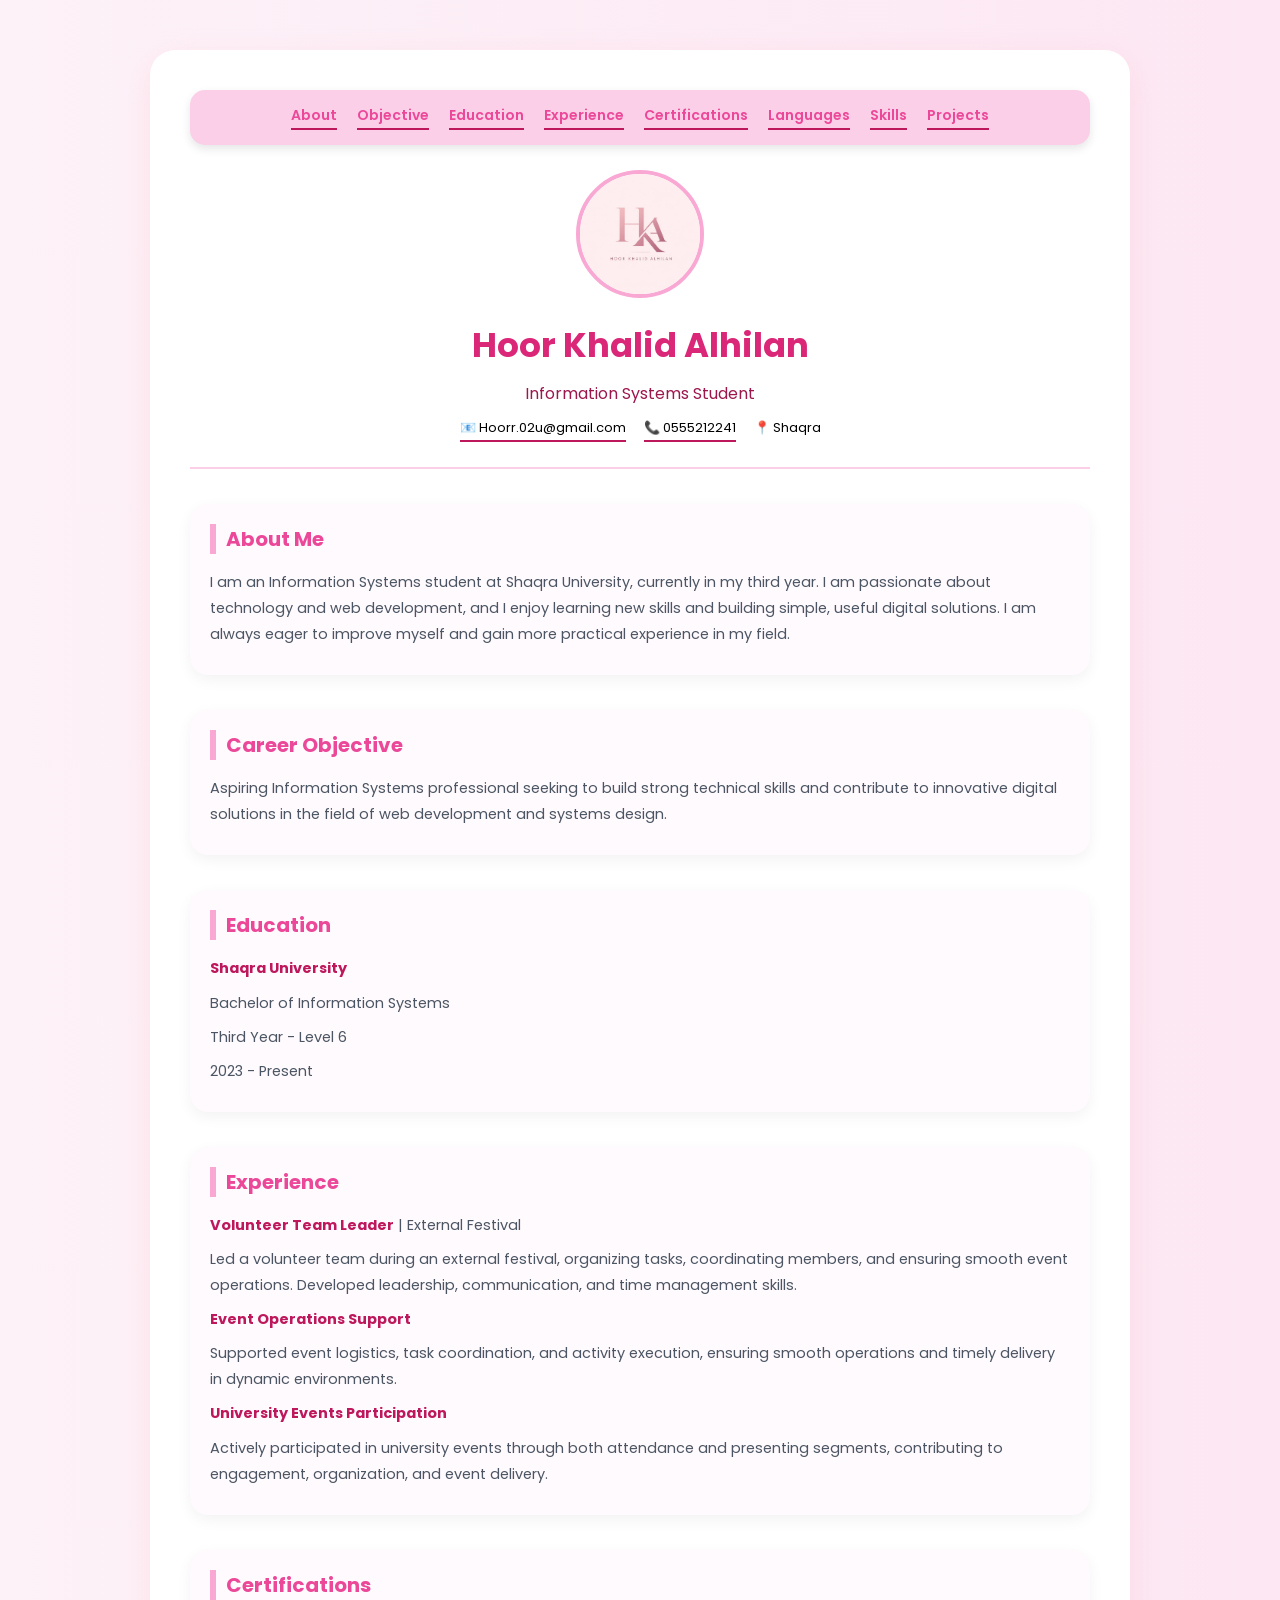
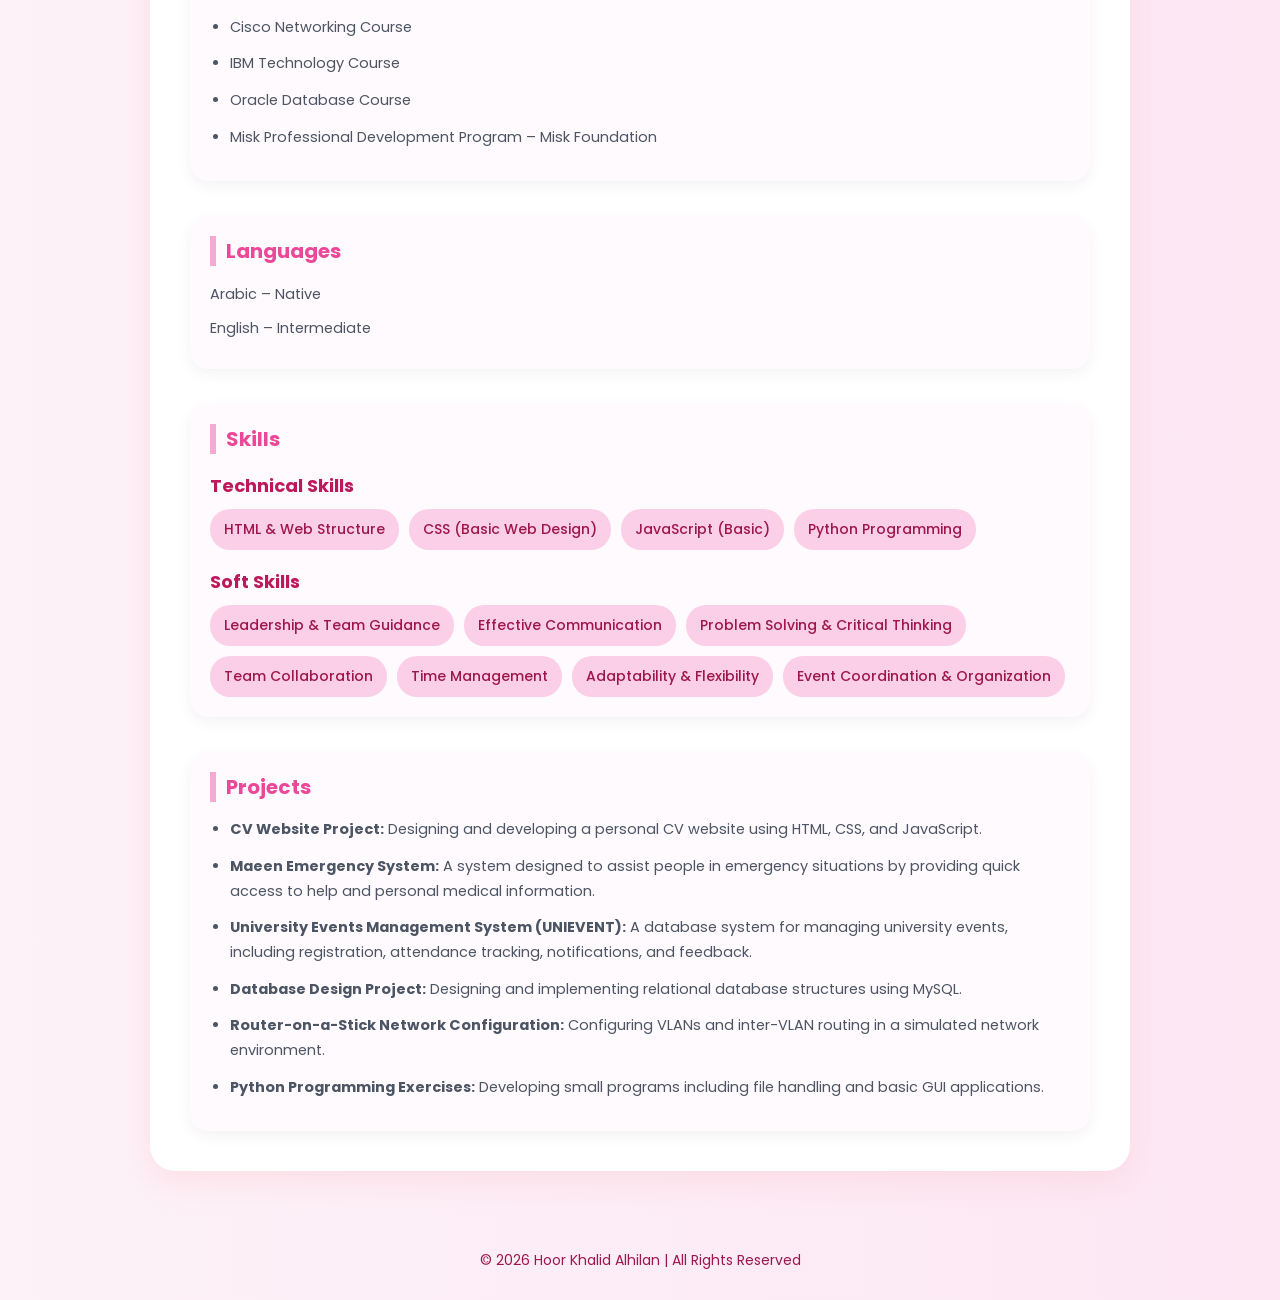
==== index.html @ 18dc5052 "Initial CV website upload Uploaded HTML, CSS, and profile image for CV website project" ====
<!DOCTYPE html>
<html>
<head>
    <title>Hoor CV</title>
    <link href="https://fonts.googleapis.com/css2?family=Poppins:wght@300;400;600&display=swap" rel="stylesheet">
    <link rel="stylesheet" href="style.css">
</head>
<body>

<div class="container">

    <div class="navbar">
        <a href="#about">About</a>
        <a href="#objective">Objective</a>
        <a href="#education">Education</a>
        <a href="#experience">Experience</a>
        <a href="#certifications">Certifications</a>
        <a href="#languages">Languages</a>
        <a href="#skills">Skills</a>
        <a href="#projects">Projects</a>
    </div>

    <div class="header">
        <img src="profile.jpg" class="profile-img">
        <h1>Hoor Khalid Alhilan</h1>
        <p class="subtitle">Information Systems Student</p>

        <div class="contact-info">
            <a href="mailto:Hoorr.02u@gmail.com">📧 Hoorr.02u@gmail.com</a>
            <a href="tel:0555212241">📞 0555212241</a>
            <span>📍 Shaqra</span>
        </div>
    </div>

    <div class="content">

        <div class="section" id="about">
            <h2>About Me</h2>
            <p>
                I am an Information Systems student at Shaqra University, currently in my third year.
                I am passionate about technology and web development, and I enjoy learning new skills
                and building simple, useful digital solutions. I am always eager to improve myself
                and gain more practical experience in my field.
            </p>
        </div>

        <div class="section" id="objective">
            <h2>Career Objective</h2>
            <p>
                Aspiring Information Systems professional seeking to build strong technical skills
                and contribute to innovative digital solutions in the field of web development and systems design.
            </p>
        </div>

        <div class="section" id="education">
            <h2>Education</h2>
            <p><strong>Shaqra University</strong></p>
            <p>Bachelor of Information Systems</p>
            <p>Third Year - Level 6</p>
            <p>2023 - Present</p>
        </div>

        <div class="section" id="experience">
            <h2>Experience</h2>

            <p><strong>Volunteer Team Leader</strong> | External Festival</p>
            <p>
                Led a volunteer team during an external festival, organizing tasks, coordinating members,
                and ensuring smooth event operations. Developed leadership, communication, and time management skills.
            </p>

            <p><strong>Event Operations Support</strong></p>
            <p>
                Supported event logistics, task coordination, and activity execution,
                ensuring smooth operations and timely delivery in dynamic environments.
            </p>

            <p><strong>University Events Participation</strong></p>
            <p>
                Actively participated in university events through both attendance and presenting segments,
                contributing to engagement, organization, and event delivery.
            </p>
        </div>

        <div class="section" id="certifications">
            <h2>Certifications</h2>
            <ul>
                <li>Cisco Networking Course</li>
                <li>IBM Technology Course</li>
                <li>Oracle Database Course</li>
                <li>Misk Professional Development Program – Misk Foundation</li>
            </ul>
        </div>

        <div class="section" id="languages">
            <h2>Languages</h2>
            <p>Arabic – Native</p>
            <p>English – Intermediate</p>
        </div>

        <div class="section" id="skills">
            <h2>Skills</h2>

            <h3 class="skills-title">Technical Skills</h3>
            <div class="skills-box">
                <span>HTML & Web Structure</span>
                <span>CSS (Basic Web Design)</span>
                <span>JavaScript (Basic)</span>
                <span>Python Programming</span>
            </div>

            <h3 class="skills-title">Soft Skills</h3>
            <div class="skills-box">
                <span>Leadership & Team Guidance</span>
                <span>Effective Communication</span>
                <span>Problem Solving & Critical Thinking</span>
                <span>Team Collaboration</span>
                <span>Time Management</span>
                <span>Adaptability & Flexibility</span>
                <span>Event Coordination & Organization</span>
            </div>
        </div>

        <div class="section" id="projects">
            <h2>Projects</h2>
            <ul>
                <li><strong>CV Website Project:</strong> Designing and developing a personal CV website using HTML, CSS, and JavaScript.</li>
                <li><strong>Maeen Emergency System:</strong> A system designed to assist people in emergency situations by providing quick access to help and personal medical information.</li>
                <li><strong>University Events Management System (UNIEVENT):</strong> A database system for managing university events, including registration, attendance tracking, notifications, and feedback.</li>
                <li><strong>Database Design Project:</strong> Designing and implementing relational database structures using MySQL.</li>
                <li><strong>Router-on-a-Stick Network Configuration:</strong> Configuring VLANs and inter-VLAN routing in a simulated network environment.</li>
                <li><strong>Python Programming Exercises:</strong> Developing small programs including file handling and basic GUI applications.</li>
            </ul>
        </div>

    </div>

</div>

<footer class="footer">
    <p>© 2026 Hoor Khalid Alhilan | All Rights Reserved</p>
</footer>

</body>
</html>
---- style.css ----
html {
    scroll-behavior: smooth;
}

body {
    margin: 0;
    padding: 0;
    font-family: 'Poppins', sans-serif;
    background: linear-gradient(to right, #fdf2f8, #fce7f3);
    color: #4b5563;
}

.container {
    width: 80%;
    max-width: 900px;
    margin: 50px auto;
    background-color: #ffffff;
    padding: 40px;
    border-radius: 25px;
    box-shadow: 0 10px 30px rgba(255, 182, 193, 0.3);
    transition: 0.3s;
}

.container:hover {
    transform: scale(1.01);
}

.navbar {
    display: flex;
    justify-content: center;
    flex-wrap: wrap;
    gap: 20px;
    background-color: #fbcfe8;
    padding: 15px;
    border-radius: 15px;
    margin-bottom: 25px;
    position: sticky;
    top: 0;
    z-index: 1000;
    box-shadow: 0 4px 10px rgba(0, 0, 0, 0.1);
}

.navbar a {
    color: #ec4899;
    font-weight: 600;
    font-size: 14px;
    text-decoration: none;
    border-bottom: 2px solid #be185d;
    padding-bottom: 2px;
}

.navbar a:hover {
    color: #be185d;
    border-bottom: 2px solid #db2777;
}

.navbar a:visited,
.navbar a:link {
    color: #ec4899;
}

.header {
    text-align: center;
    padding-bottom: 25px;
    border-bottom: 2px solid #fbcfe8;
}

.header h1 {
    margin: 0;
    font-size: 34px;
    color: #db2777;
}

.subtitle {
    font-size: 16px;
    color: #9d174d;
    margin-top: 10px;
    margin-bottom: 12px;
}

.profile-img {
    width: 120px;
    height: 120px;
    border-radius: 50%;
    object-fit: cover;
    border: 4px solid #f9a8d4;
    margin-bottom: 15px;
}

.contact-info {
    margin-top: 10px;
    display: flex;
    justify-content: center;
    flex-wrap: wrap;
    gap: 18px;
    font-size: 13px;
}

.contact-info a {
    color: black;
    text-decoration: none;
    border-bottom: 2px solid #be185d;
    padding-bottom: 2px;
}

.contact-info a:hover {
    border-bottom: 2px solid #db2777;
}

.contact-info span {
    color: black;
}

.content {
    display: block;
}

.section {
    margin-top: 35px;
    padding: 20px;
    border-radius: 18px;
    background-color: #fffafd;
    box-shadow: 0 5px 15px rgba(0, 0, 0, 0.05);
    opacity: 0;
    transform: translateY(20px);
    animation: fadeUp 0.8s ease forwards;
    transition: 0.3s;
}

.section:hover {
    transform: translateY(-5px);
}

@keyframes fadeUp {
    to {
        opacity: 1;
        transform: translateY(0);
    }
}

.section h2 {
    font-size: 20px;
    color: #ec4899;
    margin-top: 0;
    margin-bottom: 15px;
    border-left: 6px solid #f9a8d4;
    padding-left: 10px;
}

.section p {
    line-height: 1.8;
    font-size: 14.5px;
    margin: 8px 0;
}

.section p strong {
    color: #be185d;
}

.section ul {
    padding-left: 20px;
    margin: 0;
}

.section li {
    margin-bottom: 12px;
    line-height: 1.7;
    font-size: 14.5px;
}

.skills-title {
    color: #be185d;
    font-size: 18px;
    margin-top: 18px;
    margin-bottom: 10px;
}

.skills-box {
    display: flex;
    flex-wrap: wrap;
    gap: 10px;
}

.skills-box span {
    background-color: #fbcfe8;
    color: #9d174d;
    padding: 10px 14px;
    border-radius: 20px;
    font-size: 14px;
    font-weight: 500;
    display: inline-block;
    transition: 0.3s;
}

.skills-box span:hover {
    background-color: #ec4899;
    color: white;
}

.footer {
    text-align: center;
    margin-top: 30px;
    padding: 15px;
    font-size: 14px;
    color: #9d174d;
}
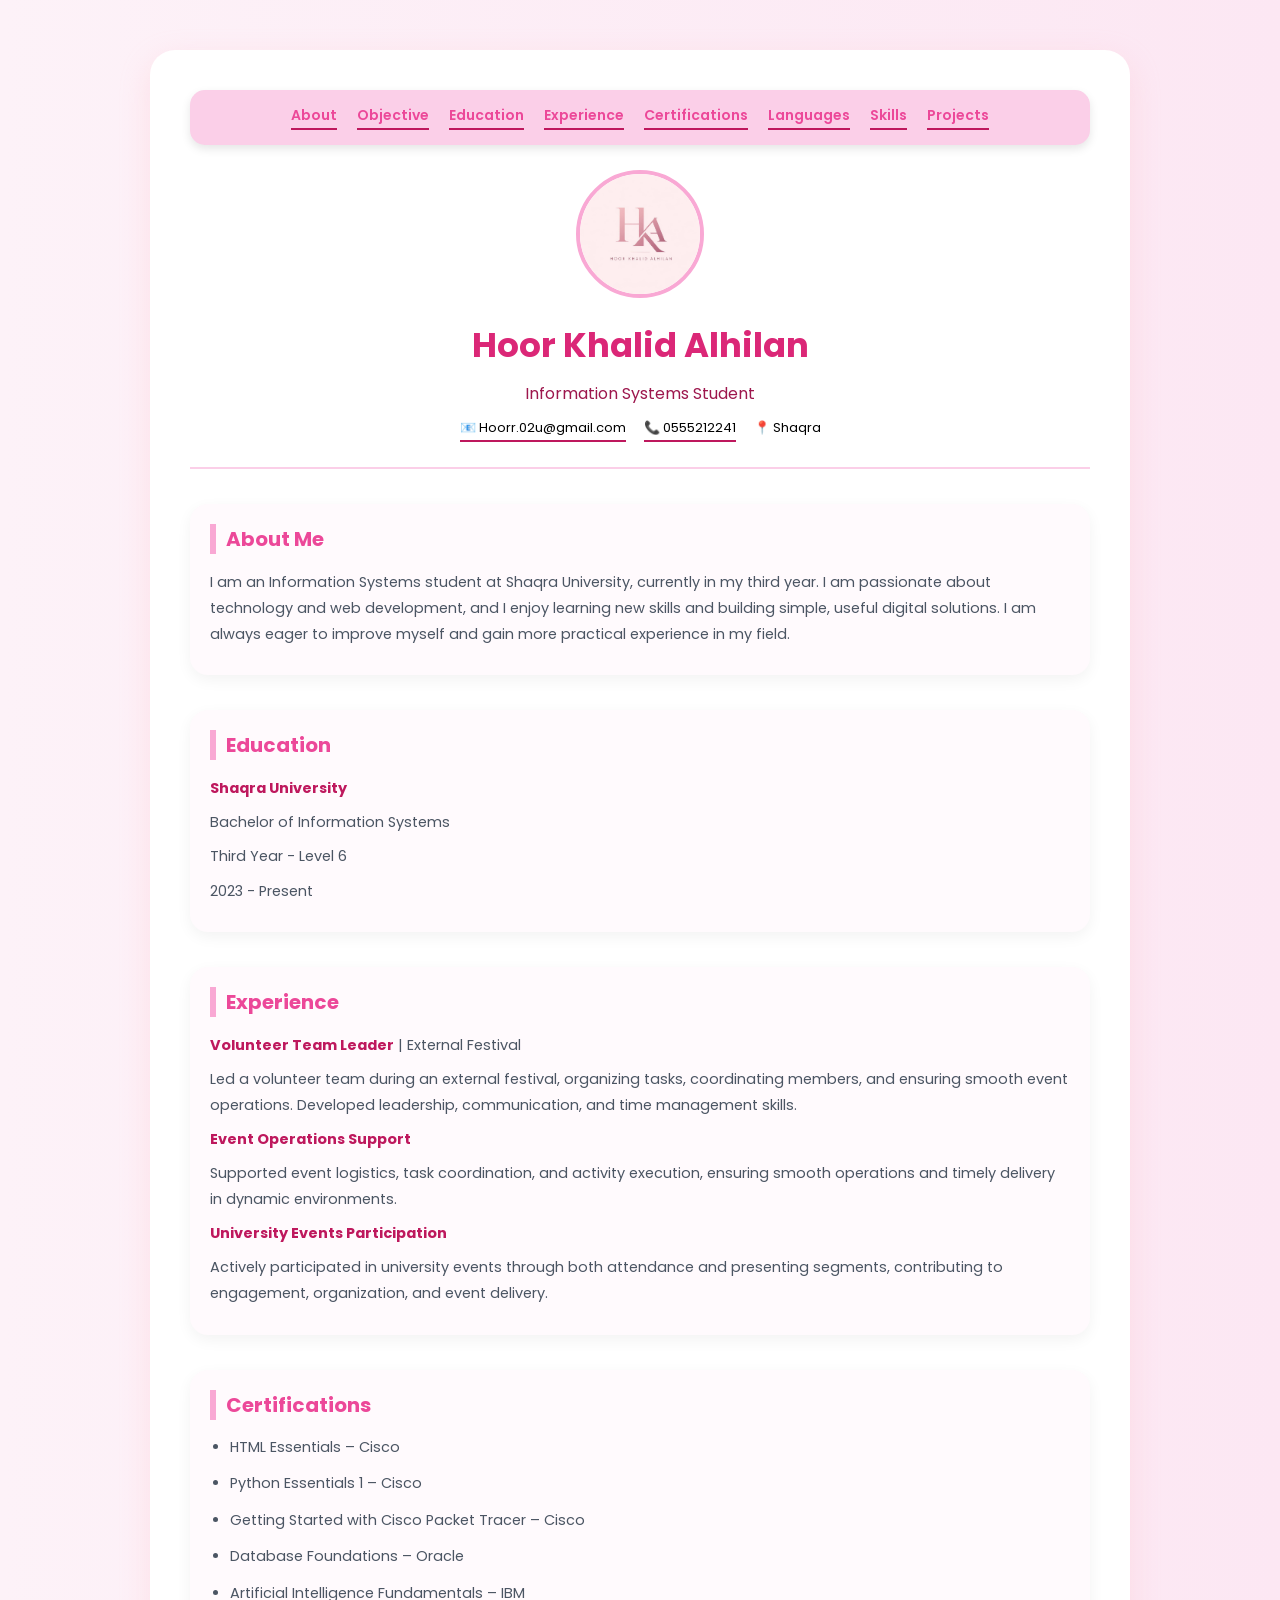
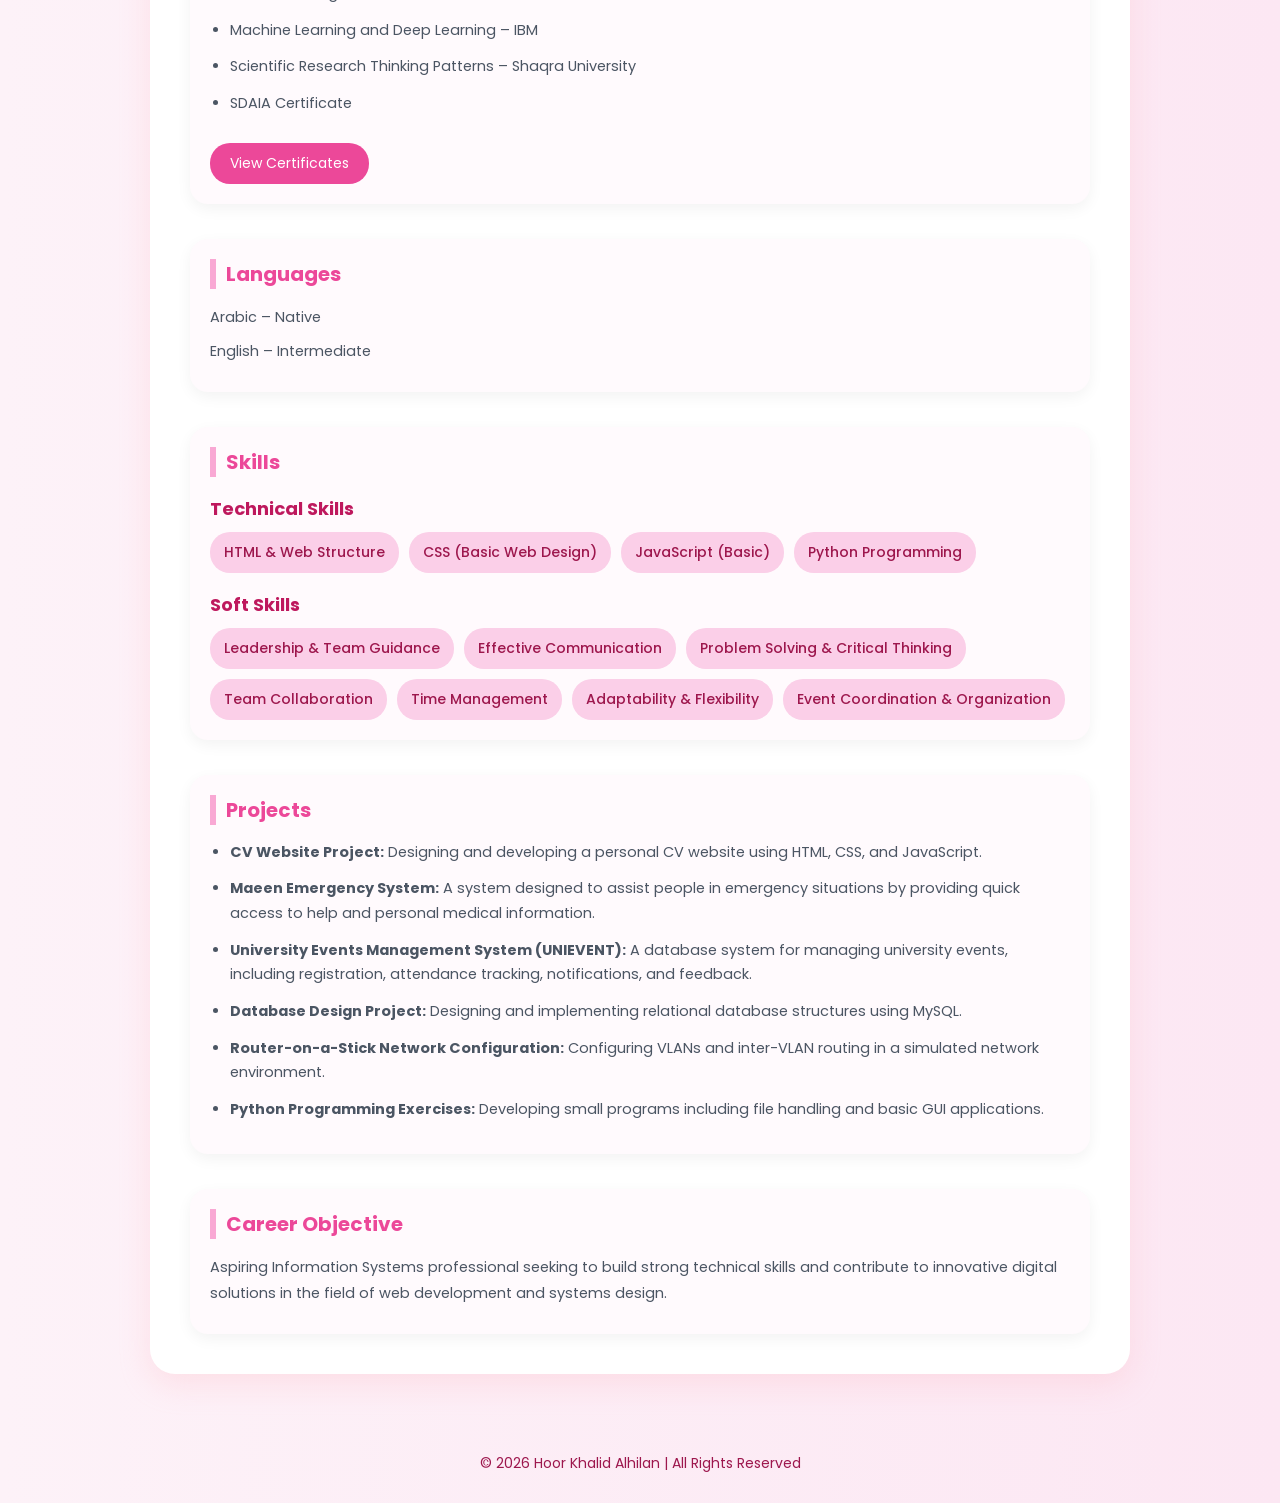
==== commit d8843839: "Add certificates page and certificate files Updated the CV website with a certificates page and uplo" ====
--- a/index.html
+++ b/index.html
@@ -44,13 +44,6 @@
             </p>
         </div>
 
-        <div class="section" id="objective">
-            <h2>Career Objective</h2>
-            <p>
-                Aspiring Information Systems professional seeking to build strong technical skills
-                and contribute to innovative digital solutions in the field of web development and systems design.
-            </p>
-        </div>
 
         <div class="section" id="education">
             <h2>Education</h2>
@@ -82,15 +75,21 @@
             </p>
         </div>
 
-        <div class="section" id="certifications">
-            <h2>Certifications</h2>
-            <ul>
-                <li>Cisco Networking Course</li>
-                <li>IBM Technology Course</li>
-                <li>Oracle Database Course</li>
-                <li>Misk Professional Development Program – Misk Foundation</li>
-            </ul>
-        </div>
+       <div class="section" id="certifications">
+           <h2>Certifications</h2>
+    <ul>
+        <li>HTML Essentials – Cisco</li>
+        <li>Python Essentials 1 – Cisco</li>
+        <li>Getting Started with Cisco Packet Tracer – Cisco</li>
+        <li>Database Foundations – Oracle</li>
+        <li>Artificial Intelligence Fundamentals – IBM</li>
+        <li>Machine Learning and Deep Learning – IBM</li>
+        <li>Scientific Research Thinking Patterns – Shaqra University</li>
+        <li>SDAIA Certificate</li>
+    </ul>
+
+    <a href="certificates.html" class="cv-btn">View Certificates</a>
+</div>
 
         <div class="section" id="languages">
             <h2>Languages</h2>
@@ -133,6 +132,14 @@
             </ul>
         </div>
 
+         <div class="section" id="objective">
+            <h2>Career Objective</h2>
+            <p>
+                Aspiring Information Systems professional seeking to build strong technical skills
+                and contribute to innovative digital solutions in the field of web development and systems design.
+            </p>
+        </div>
+
     </div>
 
 </div>
--- a/style.css
+++ b/style.css
@@ -203,4 +203,32 @@
     padding: 15px;
     font-size: 14px;
     color: #9d174d;
+}
+
+.cv-btn {
+    display: inline-block;
+    margin-top: 15px;
+    padding: 10px 20px;
+    background-color: #ec4899;
+    color: white;
+    text-decoration: none;
+    border-radius: 20px;
+    font-size: 14px;
+    transition: 0.3s;
+}
+
+.cv-btn:hover {
+    background-color: #be185d;
+}
+
+.section ul a {
+    color: #be185d;
+    text-decoration: none;
+    border-bottom: 2px solid #f9a8d4;
+    padding-bottom: 2px;
+}
+
+.section ul a:hover {
+    color: #db2777;
+    border-bottom: 2px solid #db2777;
 }
